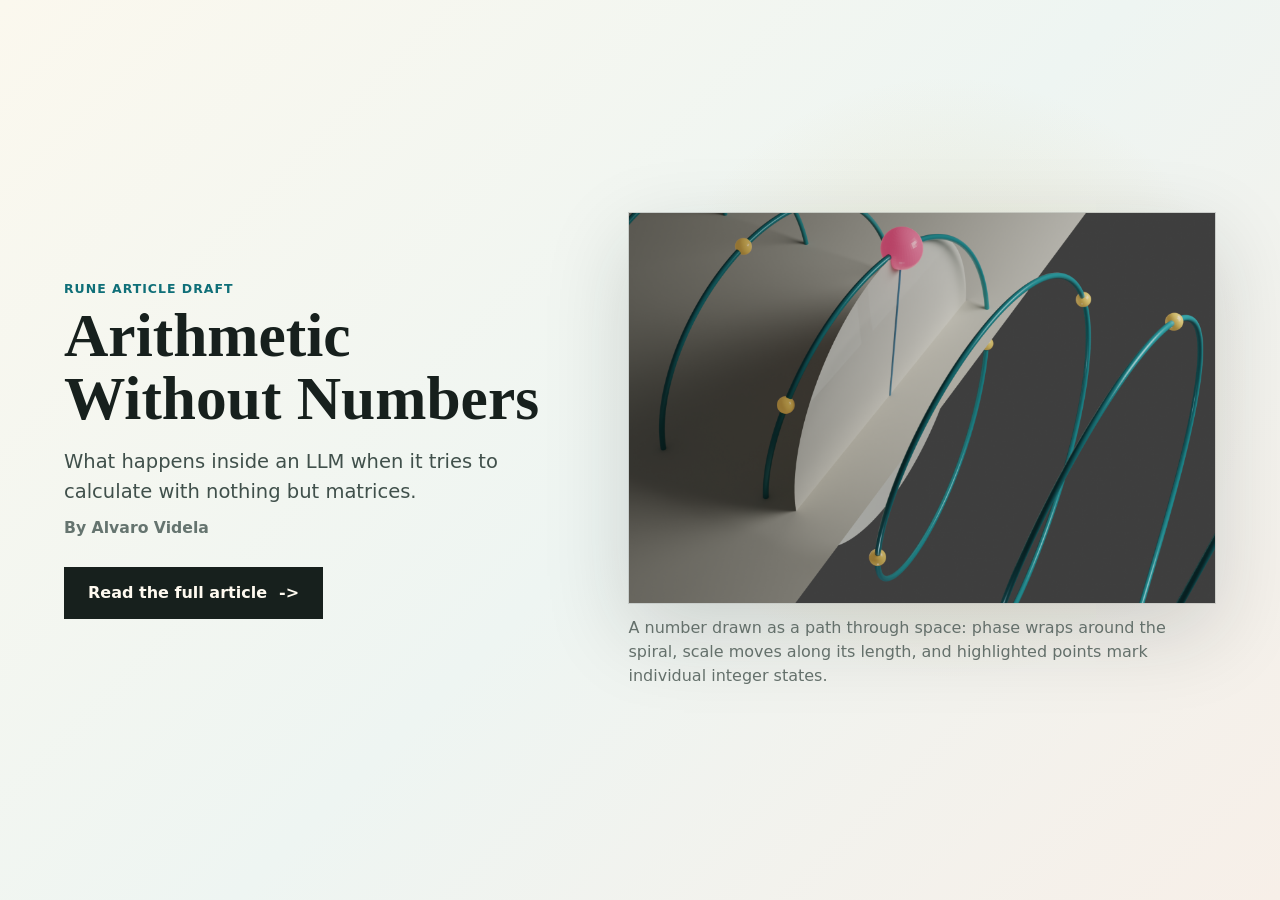
==== docs/article_interactive/index.html @ 4b207453 "Initial public release" ====
<!doctype html>
<html lang="en">
  <head>
    <meta charset="utf-8" />
    <meta name="viewport" content="width=device-width, initial-scale=1" />
    <title>Arithmetic Without Numbers</title>
    <meta name="description" content="What happens inside an LLM when it tries to calculate with nothing but matrices." />
    <link rel="canonical" href="https://alvaro-videla.com/llm-arithmetic-internals/article_interactive/" />
    <meta property="og:type" content="article" />
    <meta property="og:site_name" content="LLM Arithmetic Internals" />
    <meta property="og:title" content="Arithmetic Without Numbers" />
    <meta property="og:description" content="What happens inside an LLM when it tries to calculate with nothing but matrices." />
    <meta property="og:url" content="https://alvaro-videla.com/llm-arithmetic-internals/article_interactive/" />
    <meta property="og:image" content="https://alvaro-videla.com/llm-arithmetic-internals/article_interactive/assets/repo-card.png" />
    <meta property="og:image:width" content="1280" />
    <meta property="og:image:height" content="640" />
    <meta property="og:image:alt" content="Arithmetic Without Numbers title card with a rendered integer helix." />
    <meta name="twitter:card" content="summary_large_image" />
    <meta name="twitter:title" content="Arithmetic Without Numbers" />
    <meta name="twitter:description" content="What happens inside an LLM when it tries to calculate with nothing but matrices." />
    <meta name="twitter:image" content="https://alvaro-videla.com/llm-arithmetic-internals/article_interactive/assets/repo-card.png" />
    <link rel="stylesheet" href="./styles.css" />
  </head>
  <body>
    <main class="cover-page">
      <section class="cover-hero">
        <div class="cover-copy">
          <p class="eyebrow">Rune article draft</p>
          <h1>Arithmetic Without Numbers</h1>
          <p class="dek">What happens inside an LLM when it tries to calculate with nothing but matrices.</p>
          <p class="byline">By Alvaro Videla</p>
          <a class="article-link" href="./article.html">Read the full article</a>
        </div>
        <figure class="cover-figure">
          <img src="./assets/blender_integer_helix.png" alt="A rendered integer helix with phase points" />
          <figcaption>A number drawn as a path through space: phase wraps around the spiral, scale moves along its length, and highlighted points mark individual integer states.</figcaption>
        </figure>
      </section>
    </main>
  </body>
</html>
---- docs/article_interactive/styles.css ----
:root {
  color-scheme: light;
  --ink: #17201d;
  --muted: #64706b;
  --paper: #f8f6ef;
  --panel: rgba(255, 252, 244, 0.9);
  --line: rgba(23, 32, 29, 0.14);
  --teal: #0f6f78;
  --green: #4d7f3a;
  --gold: #c49125;
  --rose: #b55f66;
  --blue: #2c5f93;
}

* {
  box-sizing: border-box;
}

html,
body {
  margin: 0;
  min-height: 100%;
  background: var(--paper);
  color: var(--ink);
  font-family: Inter, ui-sans-serif, system-ui, -apple-system, BlinkMacSystemFont, "Segoe UI", sans-serif;
}

.cover-page {
  min-height: 100vh;
  background:
    radial-gradient(circle at 74% 42%, rgba(196, 145, 37, 0.16), transparent 28%),
    linear-gradient(135deg, #fbf8ee 0%, #eef5f2 52%, #f7efe8 100%);
}

.cover-hero {
  min-height: 100vh;
  display: grid;
  grid-template-columns: minmax(320px, 0.92fr) minmax(360px, 1.08fr);
  align-items: center;
  gap: clamp(28px, 5vw, 76px);
  padding: clamp(28px, 5vw, 72px);
}

.cover-copy {
  max-width: 650px;
}

.article-link {
  display: inline-flex;
  align-items: center;
  justify-content: center;
  margin-top: 30px;
  min-height: 52px;
  padding: 0 24px;
  background: var(--ink);
  color: #fffaf0;
  text-decoration: none;
  font-weight: 850;
}

.article-link::after {
  content: "->";
  margin-left: 12px;
  font-weight: 600;
}

.cover-figure {
  margin: 0;
}

.cover-figure img {
  width: 100%;
  display: block;
  border: 1px solid rgba(23, 32, 29, 0.18);
  box-shadow: 0 28px 80px rgba(23, 32, 29, 0.16);
}

.cover-figure figcaption {
  max-width: 620px;
  margin-top: 12px;
  color: var(--muted);
  line-height: 1.5;
}

button,
input {
  font: inherit;
}

.app-shell {
  min-height: 100vh;
  overflow-x: hidden;
}

.stage {
  position: relative;
  min-height: 94vh;
  overflow: visible;
  background:
    radial-gradient(circle at 78% 42%, rgba(196, 145, 37, 0.12), transparent 29%),
    linear-gradient(135deg, #fbf8ee 0%, #eef5f2 48%, #f7efe8 100%);
}

.stage::before {
  content: "";
  position: absolute;
  z-index: 1;
  inset: 0;
  pointer-events: none;
  background: linear-gradient(90deg, rgba(248, 246, 239, 0.88) 0%, rgba(248, 246, 239, 0.54) 34%, rgba(248, 246, 239, 0.12) 58%, transparent 78%);
}

.visual-viewport {
  position: absolute;
  z-index: 2;
  top: clamp(132px, 17vh, 166px);
  right: clamp(20px, 4vw, 56px);
  bottom: clamp(84px, 10vh, 112px);
  width: min(680px, 47vw);
  min-height: 430px;
  border: 1px solid rgba(23, 32, 29, 0.2);
  background:
    radial-gradient(circle at 42% 36%, rgba(255, 255, 255, 0.74), transparent 34%),
    linear-gradient(145deg, rgba(255, 252, 244, 0.62), rgba(235, 243, 239, 0.72));
  box-shadow: 0 24px 70px rgba(23, 32, 29, 0.11);
  overflow: hidden;
}

.viewport-header {
  position: absolute;
  z-index: 3;
  top: 18px;
  left: 18px;
  right: 18px;
  display: flex;
  align-items: flex-start;
  justify-content: space-between;
  gap: 18px;
  pointer-events: none;
  padding: 12px;
  margin: -12px;
  background: linear-gradient(180deg, rgba(255, 252, 244, 0.82), rgba(255, 252, 244, 0));
}

.viewport-header .eyebrow {
  margin-bottom: 4px;
}

.viewport-header h2 {
  font-family: Inter, ui-sans-serif, system-ui, sans-serif;
  font-size: 1.35rem;
  line-height: 1.1;
  font-weight: 850;
}

.viewport-pill {
  border: 1px solid rgba(23, 32, 29, 0.18);
  padding: 7px 10px;
  background: rgba(255, 252, 244, 0.7);
  color: var(--muted);
  font-size: 0.72rem;
  font-weight: 800;
  letter-spacing: 0.06em;
  text-transform: uppercase;
}

.viewport-caption {
  position: absolute;
  z-index: 3;
  left: 18px;
  right: 18px;
  bottom: 14px;
  margin: 0;
  max-width: 540px;
  color: #40504b;
  font-size: 0.92rem;
  line-height: 1.45;
  pointer-events: none;
  padding: 22px 0 2px;
  background: linear-gradient(0deg, rgba(255, 252, 244, 0.88), rgba(255, 252, 244, 0));
}

#helixCanvas {
  width: 100%;
  height: 100%;
  display: block;
  filter: saturate(1.03) contrast(1.02);
}

.topbar {
  position: relative;
  z-index: 2;
  display: grid;
  grid-template-columns: minmax(360px, 0.82fr) minmax(300px, 0.48fr);
  align-items: flex-start;
  justify-content: space-between;
  gap: 24px;
  padding: clamp(26px, 4vw, 52px);
  pointer-events: none;
}

.hero-copy {
  max-width: 590px;
}

.topbar nav,
.mode-tabs,
.mode-tab {
  pointer-events: auto;
}

.eyebrow {
  margin: 0 0 8px;
  color: var(--teal);
  font-size: 0.78rem;
  font-weight: 800;
  letter-spacing: 0.08em;
  text-transform: uppercase;
}

h1,
h2 {
  margin: 0;
  max-width: 760px;
  font-family: Georgia, "Times New Roman", serif;
  font-weight: 600;
  line-height: 1.02;
  letter-spacing: 0;
}

h1 {
  font-size: clamp(2rem, 4.8vw, 4.25rem);
  max-width: 560px;
}

.dek {
  max-width: 510px;
  margin: 18px 0 0;
  color: #40504b;
  font-size: clamp(1rem, 1.55vw, 1.22rem);
  line-height: 1.5;
}

.byline {
  margin: 12px 0 0;
  color: #65746f;
  font-size: 0.98rem;
  font-weight: 700;
  letter-spacing: 0;
}

h2 {
  font-size: clamp(1.9rem, 4vw, 3.6rem);
}

.mode-tabs {
  justify-self: end;
  display: flex;
  gap: 8px;
  padding: 6px;
  border: 1px solid var(--line);
  background: rgba(255, 255, 255, 0.54);
  backdrop-filter: blur(12px);
}

.mode-tab {
  min-width: 86px;
  border: 0;
  padding: 10px 14px;
  background: transparent;
  color: var(--muted);
  cursor: pointer;
}

.mode-tab.active {
  background: var(--ink);
  color: #fffaf0;
}

.readout {
  position: static;
  width: min(360px, calc(100vw - 36px));
  padding: 18px;
  border: 1px solid var(--line);
  background: rgba(255, 252, 244, 0.78);
  backdrop-filter: blur(14px);
}

.hero-instrument {
  position: absolute;
  z-index: 2;
  left: clamp(18px, 4vw, 52px);
  bottom: clamp(30px, 5vh, 48px);
  display: grid;
  gap: 12px;
  width: min(560px, calc(52vw - 52px));
}

.readout-primary {
  display: flex;
  align-items: baseline;
  justify-content: space-between;
  padding-bottom: 12px;
  border-bottom: 1px solid var(--line);
}

.readout-label,
.control-strip label,
.muted,
.matrix-title {
  color: var(--muted);
  font-size: 0.78rem;
  font-weight: 750;
  letter-spacing: 0.06em;
  text-transform: uppercase;
}

.readout-number {
  font-size: 3.1rem;
  font-weight: 800;
  color: var(--teal);
  line-height: 1;
}

.readout-grid {
  display: grid;
  grid-template-columns: 1fr auto;
  gap: 8px 16px;
  padding-top: 14px;
  color: var(--muted);
}

.readout-grid strong {
  color: var(--ink);
  font-variant-numeric: tabular-nums;
}

.control-strip {
  position: static;
  z-index: 2;
  width: 100%;
  display: grid;
  grid-template-columns: auto minmax(120px, 1fr) auto;
  align-items: center;
  gap: 16px;
  padding: 16px 18px;
  border: 1px solid var(--line);
  background: rgba(255, 252, 244, 0.78);
  backdrop-filter: blur(14px);
}

input[type="range"] {
  width: 100%;
  accent-color: var(--teal);
}

.control-values {
  display: flex;
  gap: 12px;
  color: var(--muted);
  font-variant-numeric: tabular-nums;
}

.explain-band {
  padding: clamp(42px, 7vw, 96px) clamp(18px, 4vw, 52px);
  border-top: 1px solid var(--line);
  background: #fbfaf5;
}

.article-section,
.still-section {
  padding: clamp(42px, 7vw, 92px) clamp(18px, 4vw, 52px);
  border-top: 1px solid var(--line);
  background: #fbfaf5;
}

.article-grid {
  display: grid;
  grid-template-columns: minmax(260px, 0.7fr) minmax(360px, 1.3fr);
  gap: clamp(24px, 6vw, 84px);
  max-width: 1120px;
  margin: 0 auto;
}

.article-copy,
.reference-list {
  color: #344641;
  font-size: clamp(1.05rem, 1.45vw, 1.22rem);
  line-height: 1.68;
}

.article-copy p,
.reference-list p {
  margin: 0 0 1.1em;
}

.article-copy p:last-child,
.reference-list p:last-child {
  margin-bottom: 0;
}

.reference-list a {
  color: var(--teal);
  text-decoration-thickness: 1px;
  text-underline-offset: 3px;
}

.term-sheet {
  margin: 22px 0;
  padding: 18px;
  border: 1px solid var(--line);
  background: rgba(255, 252, 244, 0.74);
}

.term-sheet summary {
  cursor: pointer;
  list-style-position: inside;
  font-family: "Space Grotesk", sans-serif;
  font-weight: 700;
  color: var(--ink);
  font-size: 1rem;
  line-height: 1.2;
}

.term-sheet[open] {
  display: grid;
  grid-template-columns: repeat(2, minmax(220px, 1fr));
  gap: 10px 16px;
}

.term-sheet[open] summary {
  grid-column: 1 / -1;
  margin: 0 0 2px;
}

.term-sheet p {
  margin: 0;
  color: #40504b;
  font-size: 0.92rem;
  line-height: 1.42;
}

.term-sheet strong {
  color: var(--ink);
}

.muted-inline {
  color: var(--muted);
  font-size: 0.9em;
}

.method-grid {
  display: grid;
  grid-template-columns: repeat(2, minmax(220px, 1fr));
  gap: 12px;
  margin: 24px 0;
}

.method-card {
  border: 1px solid var(--line);
  background: rgba(255, 252, 244, 0.72);
  padding: 18px;
}

.method-card h3,
.ladder-step h3 {
  margin: 0 0 8px;
  color: var(--ink);
  font-size: 1rem;
  line-height: 1.15;
}

.method-card p,
.ladder-step p {
  margin: 0;
  color: #40504b;
  font-size: 0.98rem;
  line-height: 1.45;
}

.baseline-table {
  display: grid;
  margin: 24px 0 10px;
  border: 1px solid var(--line);
  background: rgba(255, 252, 244, 0.72);
  font-size: 0.92rem;
  line-height: 1.35;
}

.baseline-table > div {
  display: grid;
  grid-template-columns: 0.78fr 1.02fr 1.28fr;
  border-top: 1px solid var(--line);
}

.baseline-table > div:first-child {
  border-top: 0;
  background: rgba(15, 111, 120, 0.08);
  color: var(--ink);
  font-weight: 850;
}

.baseline-table span {
  padding: 11px 12px;
  border-left: 1px solid var(--line);
}

.baseline-table span:first-child {
  border-left: 0;
  font-weight: 800;
  color: var(--ink);
}

.ladder {
  display: grid;
  gap: 10px;
  margin-top: 22px;
}

.ladder-step {
  display: grid;
  grid-template-columns: 42px 1fr;
  gap: 14px;
  align-items: start;
  border: 1px solid var(--line);
  background: rgba(255, 252, 244, 0.72);
  padding: 14px;
}

.ladder-step > span {
  display: inline-flex;
  align-items: center;
  justify-content: center;
  width: 42px;
  height: 42px;
  background: rgba(23, 32, 29, 0.08);
  color: var(--muted);
  font-weight: 900;
  font-variant-numeric: tabular-nums;
}

.ladder-step.active {
  border-color: rgba(15, 111, 120, 0.38);
  background: rgba(232, 244, 240, 0.78);
}

.ladder-step.active > span {
  background: var(--teal);
  color: #fffaf0;
}

.still-section {
  background: #ecebe3;
}

.still-frame {
  max-width: 1120px;
  margin: 0 auto;
}

.still-frame img {
  display: block;
  width: 100%;
  border: 1px solid rgba(23, 32, 29, 0.18);
  box-shadow: 0 22px 60px rgba(23, 32, 29, 0.16);
}

.still-frame figcaption {
  max-width: 760px;
  margin: 14px 0 0;
  color: var(--muted);
  font-size: 0.92rem;
  line-height: 1.5;
}

.token-band {
  background: #f1f5f0;
}

.toolbox-band {
  background: #eef5f2;
}

.resolution-band {
  background: #fbf7ed;
}

.section-heading {
  max-width: 1060px;
  margin: 0 auto 30px;
}

.section-dek {
  max-width: 780px;
  margin: 16px 0 0;
  color: #40504b;
  font-size: clamp(1rem, 1.45vw, 1.16rem);
  line-height: 1.55;
}

.article-bridge {
  max-width: 1180px;
  margin: 0 auto 18px;
  display: grid;
  grid-template-columns: repeat(3, minmax(220px, 1fr));
  gap: 14px;
}

.article-bridge p {
  margin: 0;
  border: 1px solid var(--line);
  background: var(--panel);
  padding: 18px;
  color: #40504b;
  font-size: 1rem;
  line-height: 1.55;
}

.residual-layout,
.token-layout,
.resolution-layout {
  display: grid;
  grid-template-columns: minmax(280px, 0.9fr) minmax(320px, 1.3fr);
  gap: 18px;
  max-width: 1180px;
  margin: 0 auto;
}

.resolution-layout {
  grid-template-columns: minmax(300px, 0.95fr) minmax(320px, 1fr) minmax(320px, 1fr);
  align-items: stretch;
}

.matrix-panel,
.math-work,
.model-work {
  border: 1px solid var(--line);
  background: var(--panel);
  padding: clamp(18px, 3vw, 28px);
}

.matrix-panel.wide {
  min-width: 0;
}

.vector-bars {
  display: grid;
  grid-template-columns: repeat(12, 1fr);
  gap: 8px;
  align-items: end;
  height: 230px;
  margin: 24px 0;
  padding-top: 20px;
  border-bottom: 1px solid var(--line);
}

.bar {
  min-height: 3px;
  background: linear-gradient(180deg, var(--teal), var(--green));
  transform-origin: bottom center;
  transition: height 280ms ease, background 280ms ease;
}

.token-row,
.emission-row {
  display: flex;
  flex-wrap: wrap;
  gap: 8px;
}

.token,
.digit-row span,
.emission-token {
  display: inline-flex;
  align-items: center;
  justify-content: center;
  min-width: 42px;
  height: 42px;
  border: 1px solid var(--line);
  background: #fffaf0;
  font-weight: 800;
  font-variant-numeric: tabular-nums;
}

.token.active,
.emission-token.active {
  background: var(--ink);
  color: #fffaf0;
}

.matrix-flow {
  display: grid;
  grid-template-columns: 1fr auto 1fr auto 1fr;
  align-items: center;
  gap: 12px;
  margin-top: 20px;
}

.mini-matrix {
  display: grid;
  grid-template-columns: repeat(5, minmax(18px, 1fr));
  gap: 5px;
}

.cell {
  aspect-ratio: 1;
  background: rgba(15, 111, 120, 0.18);
  transition: background 280ms ease;
}

.accent .cell {
  background: rgba(196, 145, 37, 0.24);
}

.result .cell {
  background: rgba(77, 127, 58, 0.24);
}

.flow-arrow {
  color: var(--muted);
  font-size: 1.8rem;
  font-weight: 300;
}

.panel-copy {
  max-width: 760px;
  margin: 24px 0 0;
  color: #40504b;
  font-size: 1.02rem;
  line-height: 1.55;
}

.lead-copy {
  margin: 0;
  color: var(--ink);
  font-family: Georgia, "Times New Roman", serif;
  font-size: clamp(1.35rem, 2.2vw, 2rem);
  line-height: 1.22;
}

.caption-line {
  margin: 18px 0 0;
  color: var(--muted);
  font-size: 0.88rem;
  line-height: 1.45;
}

.digit-chart {
  position: relative;
  display: grid;
  grid-template-columns: repeat(6, 1fr);
  align-items: end;
  gap: 10px;
  height: 280px;
  margin-top: 20px;
  padding: 18px 0 30px;
  border-bottom: 1px solid var(--line);
}

.digit-chart::before {
  content: "50%";
  position: absolute;
  left: 0;
  right: 0;
  bottom: calc(30px + 50%);
  border-top: 1px dashed rgba(181, 95, 102, 0.7);
  color: var(--rose);
  font-size: 0.78rem;
  font-weight: 800;
  transform: translateY(50%);
}

.digit-bar {
  position: relative;
  display: flex;
  align-items: flex-end;
  justify-content: center;
  height: var(--h);
  min-height: 8px;
  background: linear-gradient(180deg, #0f6f78, #4d7f3a);
}

.digit-bar.warn {
  background: linear-gradient(180deg, #c49125, #b9821c);
}

.digit-bar.fail {
  background: linear-gradient(180deg, #b55f66, #8e3f49);
}

.digit-bar strong {
  position: absolute;
  top: -24px;
  font-size: 0.82rem;
  font-variant-numeric: tabular-nums;
}

.digit-bar span {
  position: absolute;
  bottom: -26px;
  color: var(--muted);
  font-weight: 800;
  font-variant-numeric: tabular-nums;
}

.angle-chart {
  display: grid;
  gap: 18px;
  margin-top: 28px;
}

.angle-row {
  display: grid;
  grid-template-columns: 58px 1fr auto;
  align-items: center;
  gap: 12px;
}

.angle-row span,
.angle-row strong {
  color: var(--muted);
  font-size: 0.86rem;
  font-weight: 800;
  font-variant-numeric: tabular-nums;
}

.angle-row div {
  position: relative;
  height: 28px;
  border: 1px solid var(--line);
  background: rgba(23, 32, 29, 0.05);
}

.angle-row i,
.angle-row b {
  position: absolute;
  left: 0;
  height: 9px;
}

.angle-row i {
  top: 4px;
  background: var(--teal);
}

.angle-row b {
  bottom: 4px;
  background: var(--gold);
}

.legend-row {
  display: flex;
  gap: 18px;
  margin-top: 20px;
  color: var(--muted);
  font-size: 0.84rem;
  font-weight: 800;
}

.legend-row i,
.legend-row b {
  display: inline-block;
  width: 22px;
  height: 8px;
  margin-right: 7px;
  vertical-align: 1px;
}

.legend-row i {
  background: var(--teal);
}

.legend-row b {
  background: var(--gold);
}

.toolbox-layout {
  display: grid;
  grid-template-columns: 170px minmax(360px, 1fr) minmax(280px, 0.72fr);
  gap: 18px;
  max-width: 1180px;
  margin: 0 auto;
}

.toolbox-controls,
.toolbox-visual,
.toolbox-explain {
  border: 1px solid var(--line);
  background: var(--panel);
  padding: 18px;
}

.toolbox-controls {
  display: grid;
  gap: 8px;
  align-content: start;
}

.tool-button {
  min-height: 44px;
  border: 1px solid var(--line);
  background: #fffaf0;
  color: var(--muted);
  cursor: pointer;
  font-weight: 850;
  text-align: left;
  padding: 0 12px;
}

.tool-button.active {
  background: var(--ink);
  color: #fffaf0;
}

.activation-board {
  display: grid;
  grid-template-columns: minmax(220px, 1fr) auto minmax(220px, 1fr);
  align-items: center;
  gap: 18px;
  min-height: 290px;
}

.tool-vector {
  display: grid;
  grid-template-columns: repeat(8, 1fr);
  gap: 7px;
  align-items: end;
  height: 210px;
  margin-top: 18px;
  border-bottom: 1px solid var(--line);
}

.tool-dim {
  position: relative;
  min-height: 4px;
  background: linear-gradient(180deg, var(--teal), var(--green));
  transition: height 260ms ease, background 260ms ease, opacity 260ms ease;
}

.tool-dim.negative {
  background: linear-gradient(180deg, var(--rose), var(--gold));
}

.tool-arrow {
  display: inline-flex;
  align-items: center;
  justify-content: center;
  width: 60px;
  height: 60px;
  border: 1px solid var(--line);
  background: rgba(255, 252, 244, 0.8);
  color: var(--muted);
  font-size: 0.78rem;
  font-weight: 900;
  letter-spacing: 0.06em;
  text-transform: uppercase;
}

.tool-output {
  min-height: 210px;
  margin-top: 18px;
  display: grid;
  gap: 10px;
  align-content: center;
}

.score-gauge {
  height: 16px;
  background: rgba(23, 32, 29, 0.1);
  overflow: hidden;
}

.score-gauge > i {
  display: block;
  width: var(--score);
  height: 100%;
  background: linear-gradient(90deg, var(--blue), var(--gold));
}

.feature-pills {
  display: flex;
  flex-wrap: wrap;
  gap: 8px;
}

.feature-pill {
  padding: 8px 10px;
  border: 1px solid var(--line);
  background: #fffaf0;
  font-weight: 850;
  font-size: 0.86rem;
}

.feature-pill.active {
  background: var(--teal);
  color: #fffaf0;
}

.patch-pair {
  display: grid;
  grid-template-columns: 1fr auto 1fr;
  gap: 10px;
  align-items: center;
}

.mini-vector {
  display: grid;
  grid-template-columns: repeat(6, 1fr);
  gap: 4px;
  align-items: end;
  height: 86px;
  border-bottom: 1px solid var(--line);
}

.mini-vector span {
  display: block;
  min-height: 4px;
  background: var(--teal);
}

.sae-stack {
  display: grid;
  gap: 12px;
}

.sparse-row {
  display: grid;
  grid-template-columns: repeat(6, 1fr);
  gap: 8px;
}

.sparse-feature {
  min-height: 54px;
  display: flex;
  align-items: center;
  justify-content: center;
  border: 1px solid var(--line);
  background: rgba(23, 32, 29, 0.06);
  color: var(--muted);
  font-weight: 900;
}

.sparse-feature.active {
  background: var(--teal);
  color: #fffaf0;
}

.reconstruct-row {
  display: grid;
  grid-template-columns: 1fr auto 1fr;
  gap: 10px;
  align-items: center;
}

.steer-plane {
  position: relative;
  height: 190px;
  border: 1px solid var(--line);
  background:
    linear-gradient(rgba(23, 32, 29, 0.06) 1px, transparent 1px),
    linear-gradient(90deg, rgba(23, 32, 29, 0.06) 1px, transparent 1px);
  background-size: 28px 28px;
}

.steer-dot,
.steer-dot.after {
  position: absolute;
  width: 16px;
  height: 16px;
  border-radius: 999px;
  transform: translate(-50%, -50%);
  background: var(--teal);
}

.steer-dot.after {
  background: var(--rose);
}

.steer-line {
  position: absolute;
  height: 3px;
  transform-origin: left center;
  background: var(--gold);
}

.toolbox-explain h3 {
  margin: 0 0 12px;
  font-size: 1.35rem;
}

.toolbox-explain p {
  margin: 0;
  color: #40504b;
  font-size: 1rem;
  line-height: 1.55;
}

.sim-controls {
  display: grid;
  grid-template-columns: repeat(3, minmax(180px, 1fr));
  gap: 12px;
  max-width: 1180px;
  margin: 0 auto 18px;
}

.sim-controls label {
  display: grid;
  grid-template-columns: 1fr auto;
  gap: 8px 12px;
  align-items: center;
  border: 1px solid var(--line);
  background: var(--panel);
  padding: 14px;
}

.sim-controls span,
.sim-controls strong {
  color: var(--muted);
  font-size: 0.78rem;
  font-weight: 850;
  letter-spacing: 0.05em;
  text-transform: uppercase;
}

.sim-controls strong {
  color: var(--ink);
  font-variant-numeric: tabular-nums;
}

.sim-controls input {
  grid-column: 1 / -1;
  width: 100%;
  accent-color: var(--teal);
}

.tool-static-grid {
  display: grid;
  grid-template-columns: repeat(4, minmax(220px, 1fr));
  gap: 14px;
  max-width: 1180px;
  margin: 0 auto;
}

.tool-static-card {
  border: 1px solid var(--line);
  background: var(--panel);
  padding: 18px;
  min-height: 330px;
  display: flex;
  flex-direction: column;
}

.tool-static-card p {
  margin: 16px 0 0;
  color: #40504b;
  font-size: 0.96rem;
  line-height: 1.48;
}

.tool-static-card .tool-example {
  min-height: 76px;
  margin-top: 12px;
  color: #263934;
  font-size: 0.9rem;
  line-height: 1.45;
}

.tool-static-card .proof-note {
  margin-top: auto;
  padding-top: 14px;
  color: var(--muted);
  font-size: 0.86rem;
  line-height: 1.42;
}

.tool-static-card .proof-note strong {
  color: var(--ink);
}

.tool-mini-scene {
  display: grid;
  grid-template-columns: 1fr auto 1fr;
  gap: 10px;
  align-items: center;
  min-height: 164px;
  margin-top: 12px;
}

.tool-mini-scene.sae-mini {
  grid-template-columns: 0.82fr auto 1.18fr;
}

.static-vector {
  display: grid;
  grid-template-columns: repeat(6, 1fr);
  gap: 4px;
  align-items: end;
  height: 130px;
  border-bottom: 1px solid var(--line);
}

.static-vector span {
  display: block;
  min-height: 5px;
  background: linear-gradient(180deg, var(--teal), var(--green));
}

.static-vector span.neg {
  background: linear-gradient(180deg, var(--rose), var(--gold));
}

.static-vector.donor span {
  background: var(--gold);
}

.static-vector.recipient span {
  background: var(--blue);
}

.static-output {
  display: grid;
  gap: 12px;
  align-content: center;
}

.static-output strong {
  color: var(--teal);
  line-height: 1.25;
}

.labeled-mini {
  display: grid;
  gap: 8px;
  min-width: 0;
}

.full-mini {
  grid-column: 1 / -1;
}

.mini-label {
  display: block;
  color: var(--muted);
  font-size: 0.68rem;
  font-weight: 850;
  letter-spacing: 0.04em;
  line-height: 1.2;
  text-transform: uppercase;
}

.steer-plane.compact {
  grid-column: 1 / -1;
  height: 164px;
}

.scope-note {
  margin: 20px 0;
  padding: 15px 18px;
  border-left: 4px solid var(--gold);
  background: rgba(255, 252, 244, 0.78);
  color: #344641;
  font-size: 1rem;
  line-height: 1.55;
}

.scope-note strong {
  color: var(--ink);
}

.prompt-examples {
  display: grid;
  grid-template-columns: repeat(2, minmax(220px, 1fr));
  gap: 14px;
  margin: 18px 0 0;
}

.prompt-examples > div {
  border: 1px solid var(--line);
  background: rgba(255, 252, 244, 0.74);
  padding: 16px;
}

.prompt-examples h3 {
  margin: 0 0 10px;
  color: var(--ink);
  font-size: 0.95rem;
  line-height: 1.2;
}

.prompt-examples p {
  margin: 0 0 10px;
  color: #40504b;
  font-size: 0.9rem;
  line-height: 1.42;
}

.prompt-examples p:last-child {
  margin-bottom: 0;
}

.problem-line {
  font-family: Georgia, "Times New Roman", serif;
  font-size: clamp(2rem, 5vw, 4.3rem);
  line-height: 1.1;
  margin-bottom: 32px;
}

.human-work {
  display: grid;
  gap: 12px;
}

.digit-row {
  display: flex;
  gap: 8px;
}

.digit-row.reverse span {
  background: #f7ede7;
  border-color: rgba(181, 95, 102, 0.38);
}

.carry-line {
  color: var(--rose);
  font-weight: 750;
}

.model-work {
  display: flex;
  flex-direction: column;
  justify-content: center;
}

.emission-token {
  min-width: 72px;
  height: 54px;
  font-size: 1.35rem;
}

.next-token-meter {
  width: 100%;
  height: 10px;
  margin-top: 22px;
  background: rgba(23, 32, 29, 0.12);
  overflow: hidden;
}

#nextTokenFill {
  width: 0%;
  height: 100%;
  background: linear-gradient(90deg, var(--blue), var(--gold));
  transition: width 500ms ease;
}

.token-explainer {
  max-width: 1180px;
  margin: 18px auto 0;
  display: grid;
  grid-template-columns: repeat(2, minmax(260px, 1fr));
  gap: 18px;
}

.token-explainer p {
  margin: 0;
  border: 1px solid var(--line);
  background: var(--panel);
  padding: 18px;
  color: #40504b;
  font-size: 1rem;
  line-height: 1.58;
}

.crowding-visual {
  display: grid;
  grid-template-columns: repeat(2, minmax(120px, 1fr));
  gap: 14px;
  margin-top: 22px;
}

.crowding-visual p {
  grid-column: 1 / -1;
  margin: 0;
  color: var(--muted);
  font-size: 0.9rem;
  line-height: 1.48;
}

.crowd-disc {
  position: relative;
  aspect-ratio: 1;
  min-height: 150px;
  border: 1px solid var(--line);
  border-radius: 999px;
  background:
    radial-gradient(circle at center, rgba(255, 252, 244, 0.78) 0 18%, transparent 19%),
    conic-gradient(from 0deg, rgba(15, 111, 120, 0.08), rgba(196, 145, 37, 0.14), rgba(181, 95, 102, 0.1), rgba(15, 111, 120, 0.08));
  overflow: visible;
}

.crowd-disc::before {
  content: "12-digit: separated";
  position: absolute;
  left: 12px;
  top: 10px;
  color: var(--muted);
  font-size: 0.68rem;
  font-weight: 850;
  letter-spacing: 0.05em;
  text-transform: uppercase;
}

.crowd-disc.crowded::before {
  content: "14-digit: crowded";
}

.crowd-ray {
  position: absolute;
  left: 50%;
  top: 50%;
  width: 38%;
  height: 2px;
  transform-origin: left center;
  transform: rotate(var(--a));
}

.crowd-ray::before {
  content: "";
  position: absolute;
  left: 0;
  right: 0;
  top: 0;
  height: 2px;
  background: var(--teal);
}

.crowd-disc b {
  position: absolute;
  width: 24px;
  height: 24px;
  transform: translate(-50%, -50%);
  display: inline-flex;
  align-items: center;
  justify-content: center;
  border: 1px solid rgba(23, 32, 29, 0.16);
  border-radius: 999px;
  background: #fffaf0;
  color: var(--ink);
  font-size: 0.68rem;
  font-weight: 900;
  line-height: 1;
  box-shadow: 0 2px 8px rgba(23, 32, 29, 0.08);
}

.crowd-disc.crowded .crowd-ray::before {
  background: var(--rose);
  box-shadow: 0 0 12px rgba(181, 95, 102, 0.18);
}

@media (max-width: 820px) {
  .cover-hero {
    grid-template-columns: 1fr;
    align-content: center;
  }

  .stage {
    min-height: 128vh;
  }

  .stage::before {
    background: linear-gradient(180deg, rgba(248, 246, 239, 0.96) 0%, rgba(248, 246, 239, 0.82) 42%, rgba(248, 246, 239, 0.08) 72%, transparent 100%);
  }

  .visual-viewport {
    top: 360px;
    left: 18px;
    right: 18px;
    bottom: 230px;
    width: auto;
    min-height: 280px;
  }

  .hero-instrument {
    left: 18px;
    right: 18px;
    bottom: 24px;
    width: auto;
  }

  .topbar,
  .residual-layout,
  .token-layout,
  .resolution-layout,
  .article-grid,
  .toolbox-layout {
    grid-template-columns: 1fr;
  }

  .activation-board {
    grid-template-columns: 1fr;
  }

  .tool-arrow {
    transform: rotate(90deg);
    justify-self: center;
  }

  .topbar {
    display: grid;
  }

  .mode-tabs {
    width: 100%;
    overflow-x: auto;
  }

  .control-strip {
    grid-template-columns: 1fr;
  }

  .method-grid {
    grid-template-columns: 1fr;
  }

  .term-sheet {
    grid-template-columns: 1fr;
  }

  .baseline-table,
  .baseline-table > div {
    display: block;
  }

  .baseline-table > div {
    padding: 10px 12px;
  }

  .baseline-table span {
    display: block;
    padding: 3px 0;
    border-left: 0;
  }

  .tool-static-grid {
    grid-template-columns: 1fr;
  }

  .sim-controls,
  .token-explainer,
  .crowding-visual,
  .prompt-examples,
  .article-bridge {
    grid-template-columns: 1fr;
  }

  .tool-mini-scene {
    grid-template-columns: 1fr;
  }

  .matrix-flow {
    grid-template-columns: 1fr;
  }

  .flow-arrow {
    transform: rotate(90deg);
    justify-self: center;
  }
}
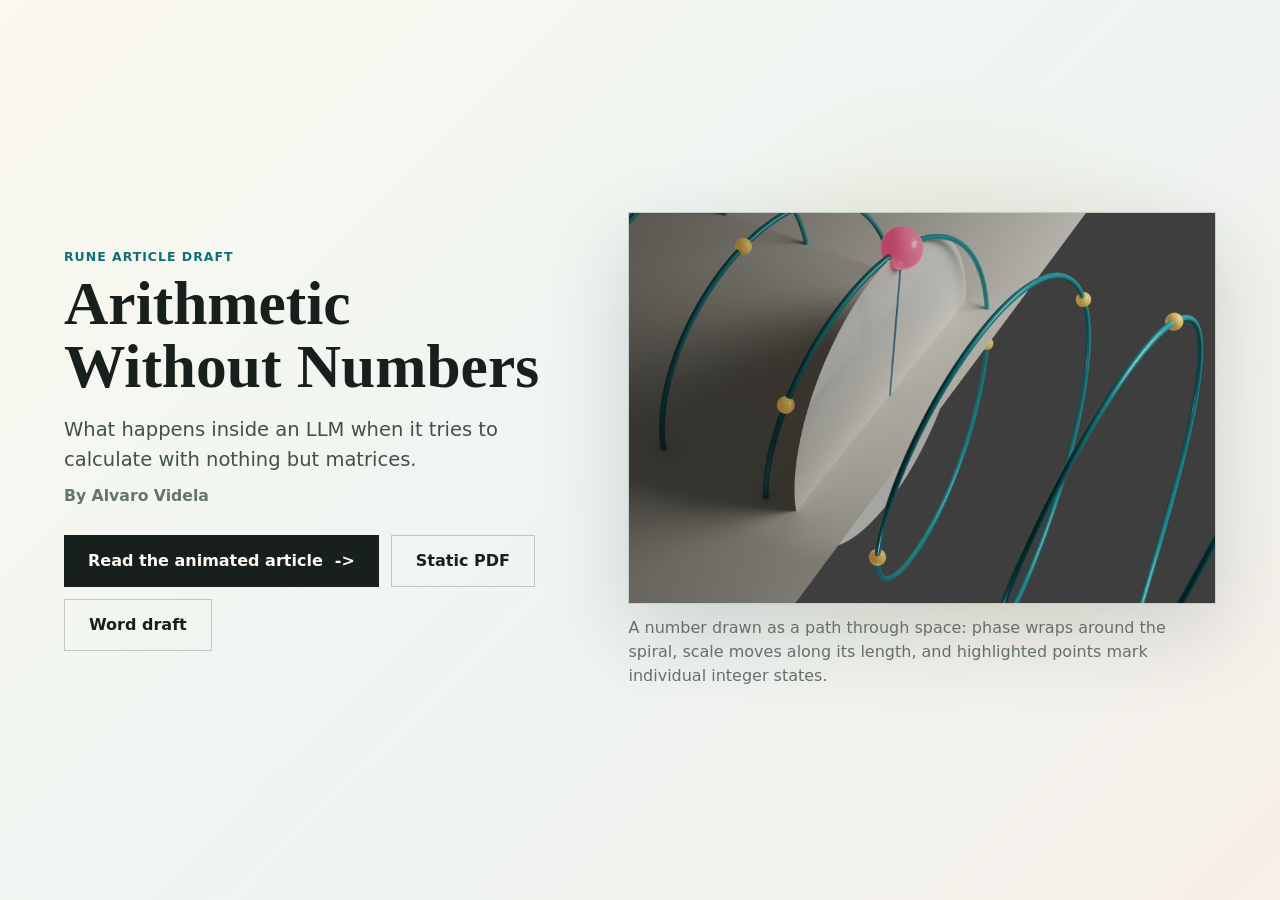
==== commit cd635e51: "Initial public release" ====
--- a/docs/article_interactive/index.html
+++ b/docs/article_interactive/index.html
@@ -29,7 +29,11 @@
           <h1>Arithmetic Without Numbers</h1>
           <p class="dek">What happens inside an LLM when it tries to calculate with nothing but matrices.</p>
           <p class="byline">By Alvaro Videla</p>
-          <a class="article-link" href="./article.html">Read the full article</a>
+          <div class="cover-actions" aria-label="Article formats">
+            <a class="article-link" href="./article.html">Read the animated article</a>
+            <a class="article-link secondary" href="./rune_matrix_arithmetic_article.pdf">Static PDF</a>
+            <a class="article-link secondary" href="./rune_matrix_arithmetic_article.docx">Word draft</a>
+          </div>
         </div>
         <figure class="cover-figure">
           <img src="./assets/blender_integer_helix.png" alt="A rendered integer helix with phase points" />
--- a/docs/article_interactive/styles.css
+++ b/docs/article_interactive/styles.css
@@ -45,11 +45,18 @@
   max-width: 650px;
 }
 
+.cover-actions {
+  display: flex;
+  flex-wrap: wrap;
+  align-items: center;
+  gap: 12px;
+  margin-top: 30px;
+}
+
 .article-link {
   display: inline-flex;
   align-items: center;
   justify-content: center;
-  margin-top: 30px;
   min-height: 52px;
   padding: 0 24px;
   background: var(--ink);
@@ -62,6 +69,17 @@
   content: "->";
   margin-left: 12px;
   font-weight: 600;
+}
+
+.article-link.secondary {
+  background: transparent;
+  color: var(--ink);
+  border: 1px solid rgba(23, 32, 29, 0.22);
+}
+
+.article-link.secondary::after {
+  content: "";
+  margin-left: 0;
 }
 
 .cover-figure {
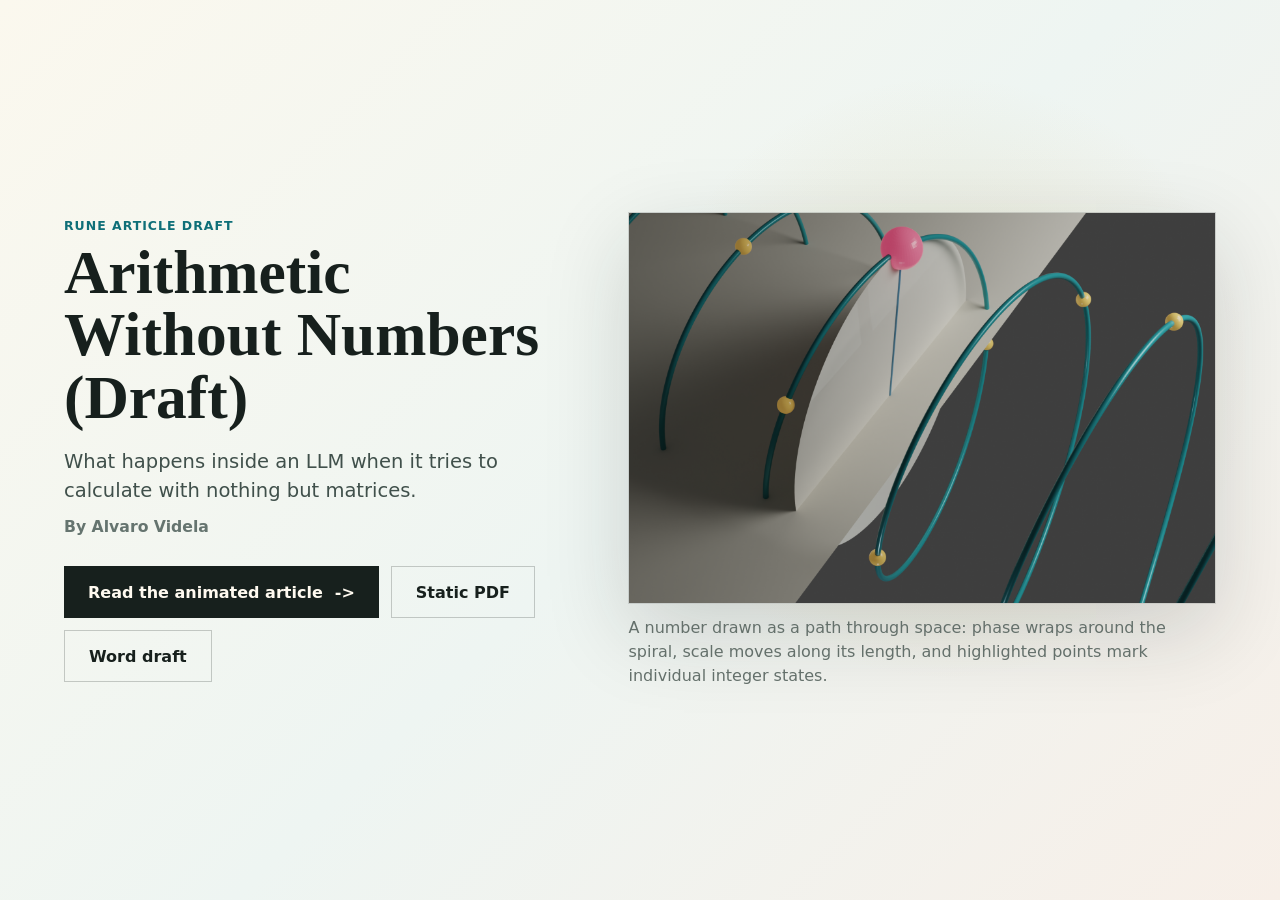
==== commit 250f9209: "Mark article as draft" ====
--- a/docs/article_interactive/index.html
+++ b/docs/article_interactive/index.html
@@ -3,12 +3,12 @@
   <head>
     <meta charset="utf-8" />
     <meta name="viewport" content="width=device-width, initial-scale=1" />
-    <title>Arithmetic Without Numbers</title>
+    <title>Arithmetic Without Numbers (Draft)</title>
     <meta name="description" content="What happens inside an LLM when it tries to calculate with nothing but matrices." />
     <link rel="canonical" href="https://alvaro-videla.com/llm-arithmetic-internals/article_interactive/" />
     <meta property="og:type" content="article" />
     <meta property="og:site_name" content="LLM Arithmetic Internals" />
-    <meta property="og:title" content="Arithmetic Without Numbers" />
+    <meta property="og:title" content="Arithmetic Without Numbers (Draft)" />
     <meta property="og:description" content="What happens inside an LLM when it tries to calculate with nothing but matrices." />
     <meta property="og:url" content="https://alvaro-videla.com/llm-arithmetic-internals/article_interactive/" />
     <meta property="og:image" content="https://alvaro-videla.com/llm-arithmetic-internals/article_interactive/assets/repo-card.png" />
@@ -16,7 +16,7 @@
     <meta property="og:image:height" content="640" />
     <meta property="og:image:alt" content="Arithmetic Without Numbers title card with a rendered integer helix." />
     <meta name="twitter:card" content="summary_large_image" />
-    <meta name="twitter:title" content="Arithmetic Without Numbers" />
+    <meta name="twitter:title" content="Arithmetic Without Numbers (Draft)" />
     <meta name="twitter:description" content="What happens inside an LLM when it tries to calculate with nothing but matrices." />
     <meta name="twitter:image" content="https://alvaro-videla.com/llm-arithmetic-internals/article_interactive/assets/repo-card.png" />
     <link rel="stylesheet" href="./styles.css" />
@@ -26,7 +26,7 @@
       <section class="cover-hero">
         <div class="cover-copy">
           <p class="eyebrow">Rune article draft</p>
-          <h1>Arithmetic Without Numbers</h1>
+          <h1>Arithmetic Without Numbers (Draft)</h1>
           <p class="dek">What happens inside an LLM when it tries to calculate with nothing but matrices.</p>
           <p class="byline">By Alvaro Videla</p>
           <div class="cover-actions" aria-label="Article formats">
